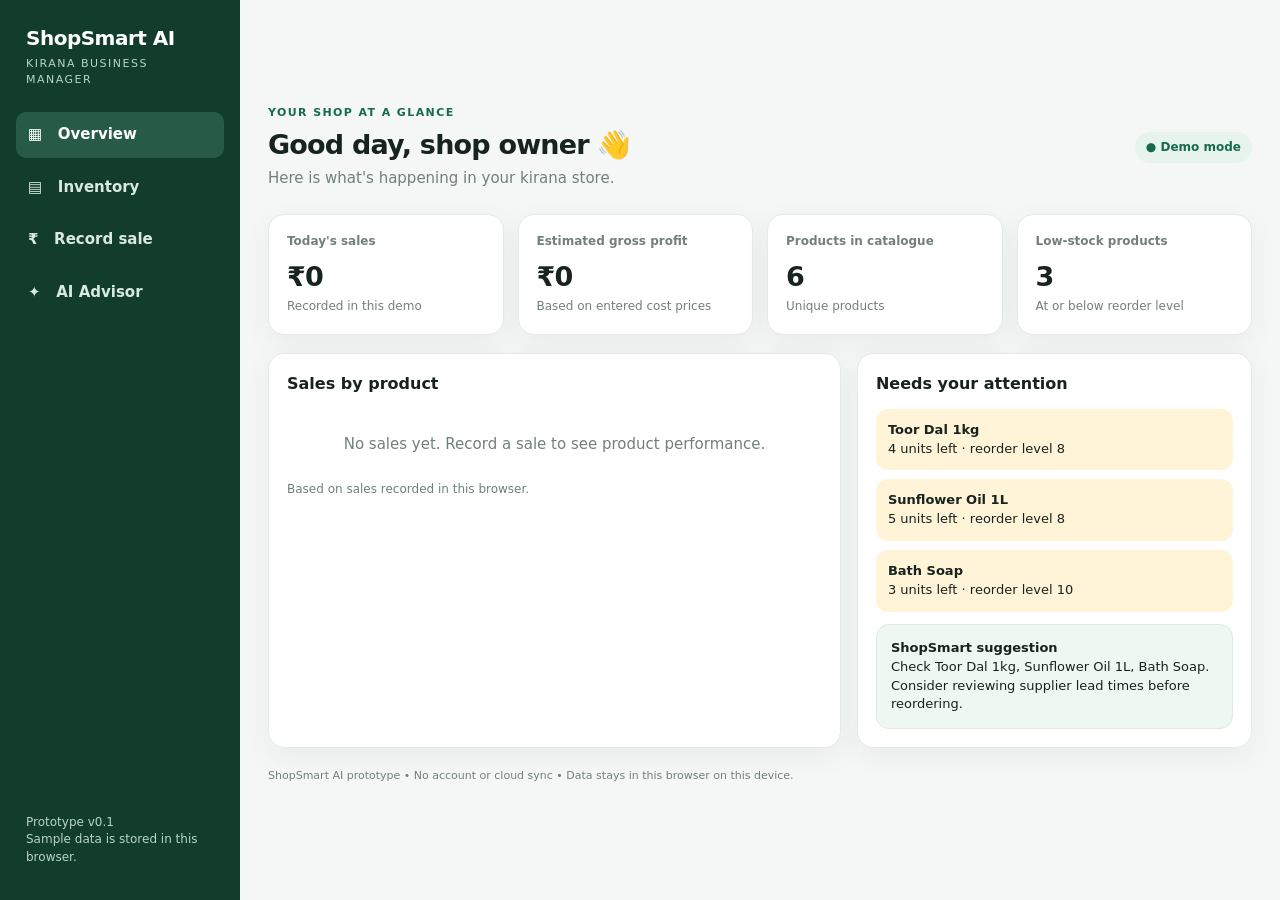
==== shopsmart_ai_prototype.html @ 05ca44b6 "Add files via upload Signed-off-by: prithvirajsawant19-wq <prithvirajsawant19@gmail.com>" ====
<!doctype html>
<html lang="en">
<head>
<meta charset="utf-8">
<meta name="viewport" content="width=device-width, initial-scale=1">
<title>ShopSmart AI — Kirana Manager</title>
<style>
:root{--bg:#f5f7f6;--card:#fff;--ink:#17231e;--muted:#718078;--line:#e5ebe7;--green:#176b4a;--green2:#e7f4ed;--amber:#fff3d8;--red:#fdebea;--shadow:0 8px 28px rgba(20,45,32,.06)}
*{box-sizing:border-box}body{margin:0;background:var(--bg);color:var(--ink);font:15px/1.45 Inter,ui-sans-serif,system-ui,-apple-system,Segoe UI,Roboto,Arial}
button,input,select{font:inherit}button{cursor:pointer;border:0;border-radius:10px;padding:10px 14px;font-weight:650}.app{display:grid;grid-template-columns:240px 1fr;min-height:100vh}.side{background:#123d2d;color:#fff;padding:24px 16px;display:flex;flex-direction:column;gap:24px}.brand{font-size:20px;font-weight:800;letter-spacing:-.5px;padding:0 10px}.brand small{display:block;color:#b7d5c5;font-size:11px;font-weight:500;letter-spacing:1.5px;margin-top:3px}.nav{display:grid;gap:7px}.nav button{background:transparent;color:#d9e9e0;text-align:left;padding:12px;border-radius:10px}.nav button.active,.nav button:hover{background:#285b46;color:#fff}.side-note{margin-top:auto;color:#b7d5c5;font-size:12px;padding:10px}.main{padding:28px;max-width:1400px;width:100%;margin:auto}.top{display:flex;justify-content:space-between;align-items:center;gap:15px;margin-bottom:24px}.eyebrow{color:var(--green);font-size:11px;font-weight:800;letter-spacing:1.4px;text-transform:uppercase}.top h1{font-size:27px;letter-spacing:-.8px;margin:4px 0}.sub{color:var(--muted);margin:0}.pill{background:var(--green2);color:var(--green);padding:7px 11px;border-radius:30px;font-size:12px;font-weight:700}.grid{display:grid;grid-template-columns:repeat(4,minmax(0,1fr));gap:14px;margin-bottom:18px}.card{background:var(--card);border:1px solid var(--line);border-radius:16px;padding:18px;box-shadow:var(--shadow)}.metric-label{font-size:12px;color:var(--muted);font-weight:650}.metric{font-size:27px;font-weight:800;margin:7px 0 2px;letter-spacing:-.7px}.hint{font-size:12px;color:var(--muted)}.layout{display:grid;grid-template-columns:1.45fr 1fr;gap:16px}.section-title{font-size:16px;font-weight:800;margin:0 0 14px}.barrow{display:grid;grid-template-columns:95px 1fr 65px;gap:10px;align-items:center;margin:13px 0;font-size:12px}.track{height:9px;background:#edf1ee;border-radius:20px;overflow:hidden}.fill{height:100%;background:#2b9166;border-radius:20px}.alert{padding:12px;border-radius:12px;background:var(--amber);font-size:13px;margin:9px 0}.alert.red{background:var(--red)}.insight{background:#eff7f2;border:1px solid #dcece2;border-radius:13px;padding:14px;margin-top:12px;font-size:13px}.toolbar{display:flex;justify-content:space-between;gap:10px;align-items:center;margin:18px 0}.primary{background:var(--green);color:#fff}.secondary{background:#edf3ef;color:#24543e}.danger{background:#fff0ef;color:#a23c35}.tablewrap{overflow:auto;background:#fff;border:1px solid var(--line);border-radius:14px}.table{width:100%;border-collapse:collapse;min-width:620px}.table th,.table td{text-align:left;padding:13px 14px;border-bottom:1px solid var(--line);font-size:13px}.table th{color:var(--muted);font-size:11px;text-transform:uppercase;letter-spacing:.7px;background:#fbfcfb}.status{display:inline-block;padding:4px 8px;border-radius:20px;font-size:11px;font-weight:750}.ok{background:var(--green2);color:var(--green)}.low{background:var(--amber);color:#95620b}.formrow{display:grid;grid-template-columns:repeat(4,1fr);gap:10px}.field{display:grid;gap:5px}.field label{font-size:12px;color:var(--muted);font-weight:700}.field input,.field select{width:100%;border:1px solid var(--line);border-radius:9px;padding:10px;background:#fff;min-width:0}.form-actions{display:flex;gap:8px;align-items:end}.hidden{display:none!important}.empty{color:var(--muted);padding:25px;text-align:center}.chatbox{display:grid;gap:12px}.chatanswer{background:#eff7f2;border-radius:13px;padding:15px;font-size:14px;min-height:90px}.quick{display:flex;flex-wrap:wrap;gap:8px}.quick button{font-size:12px}.foot{font-size:11px;color:var(--muted);margin-top:20px}
@media(max-width:850px){.app{grid-template-columns:1fr}.side{padding:13px 14px;gap:10px}.brand{padding:0 4px}.nav{display:flex;overflow:auto}.nav button{white-space:nowrap;padding:9px 11px}.side-note{display:none}.main{padding:18px 14px}.grid{grid-template-columns:repeat(2,minmax(0,1fr))}.layout{grid-template-columns:1fr}.formrow{grid-template-columns:repeat(2,1fr)}.top h1{font-size:23px}}
@media(max-width:420px){.formrow{grid-template-columns:1fr}.top{align-items:flex-start;flex-direction:column}.metric{font-size:23px}}
</style>
</head>
<body>
<div class="app">
<aside class="side">
  <div class="brand">ShopSmart AI<small>KIRANA BUSINESS MANAGER</small></div>
  <nav class="nav">
    <button class="active" data-page="dashboard">▦ &nbsp; Overview</button>
    <button data-page="inventory">▤ &nbsp; Inventory</button>
    <button data-page="sales">₹ &nbsp; Record sale</button>
    <button data-page="advisor">✦ &nbsp; AI Advisor</button>
  </nav>
  <div class="side-note">Prototype v0.1<br>Sample data is stored in this browser.</div>
</aside>
<main class="main">
  <header class="top">
    <div><div class="eyebrow">Your shop at a glance</div><h1 id="pageTitle">Good day, shop owner 👋</h1><p class="sub" id="pageSub">Here is what's happening in your kirana store.</p></div>
    <span class="pill">● Demo mode</span>
  </header>

  <section id="dashboard" class="page">
    <div class="grid">
      <div class="card"><div class="metric-label">Today's sales</div><div class="metric" id="todaySales">₹0</div><div class="hint">Recorded in this demo</div></div>
      <div class="card"><div class="metric-label">Estimated gross profit</div><div class="metric" id="grossProfit">₹0</div><div class="hint">Based on entered cost prices</div></div>
      <div class="card"><div class="metric-label">Products in catalogue</div><div class="metric" id="productCount">0</div><div class="hint">Unique products</div></div>
      <div class="card"><div class="metric-label">Low-stock products</div><div class="metric" id="lowCount">0</div><div class="hint">At or below reorder level</div></div>
    </div>
    <div class="layout">
      <div class="card"><h2 class="section-title">Sales by product</h2><div id="salesBars"></div><div class="hint">Based on sales recorded in this browser.</div></div>
      <div class="card"><h2 class="section-title">Needs your attention</h2><div id="alerts"></div><div class="insight"><strong>ShopSmart suggestion</strong><br><span id="dashboardInsight">Add sales and stock details to receive useful suggestions.</span></div></div>
    </div>
  </section>

  <section id="inventory" class="page hidden">
    <div class="toolbar"><div><h2 class="section-title" style="margin:0">Product inventory</h2><div class="hint">Keep stock and reorder levels up to date.</div></div><button class="primary" id="showAdd">＋ Add product</button></div>
    <div class="card hidden" id="addPanel" style="margin-bottom:14px">
      <h3 class="section-title">Add a product</h3>
      <form id="productForm" class="formrow">
        <div class="field"><label>Product name</label><input id="pName" placeholder="e.g. Toor Dal 1kg" required></div>
        <div class="field"><label>Selling price (₹)</label><input id="pPrice" type="number" min="0.01" step=".01" required></div>
        <div class="field"><label>Cost price (₹)</label><input id="pCost" type="number" min="0" step=".01" required></div>
        <div class="field"><label>Current stock (units)</label><input id="pStock" type="number" min="0" step="1" required></div>
        <div class="field"><label>Reorder level</label><input id="pReorder" type="number" min="0" step="1" value="5" required></div>
        <div class="form-actions"><button class="primary" type="submit">Save product</button><button class="secondary" type="button" id="cancelAdd">Cancel</button></div>
      </form>
    </div>
    <div class="tablewrap"><table class="table"><thead><tr><th>Product</th><th>Selling price</th><th>Cost price</th><th>Stock</th><th>Status</th><th>Action</th></tr></thead><tbody id="inventoryRows"></tbody></table></div>
  </section>

  <section id="sales" class="page hidden">
    <div class="card">
      <h2 class="section-title">Record a sale</h2><p class="sub" style="margin-bottom:16px">Choose a product and quantity. Stock and sales totals update automatically.</p>
      <form id="saleForm" class="formrow">
        <div class="field"><label>Product</label><select id="saleProduct" required></select></div>
        <div class="field"><label>Quantity sold</label><input id="saleQty" type="number" min="1" step="1" value="1" required></div>
        <div class="field"><label>Payment method</label><select id="salePayment"><option>Cash</option><option>UPI</option><option>Card</option><option>Credit / Udhaar</option></select></div>
        <div class="form-actions"><button class="primary" type="submit">＋ Save sale</button></div>
      </form>
      <div class="insight" id="saleFeedback">A sale will reduce available stock and update your dashboard.</div>
    </div>
    <div class="toolbar"><h2 class="section-title" style="margin:0">Recent sales</h2></div>
    <div class="tablewrap"><table class="table"><thead><tr><th>Date & time</th><th>Product</th><th>Qty</th><th>Amount</th><th>Payment</th></tr></thead><tbody id="salesRows"></tbody></table></div>
  </section>

  <section id="advisor" class="page hidden">
    <div class="card chatbox">
      <div><h2 class="section-title">Your business advisor ✦</h2><p class="sub">Ask a question about your shop. This first version uses your demo data and built-in business rules; live AI will be connected in a later version.</p></div>
      <div class="quick">
        <button class="secondary" data-question="What should I reorder?">What should I reorder?</button>
        <button class="secondary" data-question="How are my sales?">How are my sales?</button>
        <button class="secondary" data-question="Which products are slow moving?">Slow-moving products?</button>
        <button class="secondary" data-question="How can I improve profit?">How can I improve profit?</button>
      </div>
      <div class="field"><label>Your question</label><input id="question" placeholder="e.g. Which products need attention?"></div>
      <div><button class="primary" id="askBtn">Get suggestion</button></div>
      <div class="chatanswer" id="answer">Your business suggestions will appear here. Try one of the example questions above.</div>
    </div>
    <p class="foot">Important: Suggestions are indicative and based only on information entered into this prototype. Verify stock and financial decisions before acting.</p>
  </section>
  <p class="foot">ShopSmart AI prototype • No account or cloud sync • Data stays in this browser on this device.</p>
</main>
</div>
<script>
const starterProducts=[
 {id:1,name:"Toor Dal 1kg",price:145,cost:118,stock:4,reorder:8},
 {id:2,name:"Rice 5kg",price:320,cost:275,stock:18,reorder:6},
 {id:3,name:"Sunflower Oil 1L",price:145,cost:126,stock:5,reorder:8},
 {id:4,name:"Sugar 1kg",price:48,cost:41,stock:22,reorder:8},
 {id:5,name:"Tea 250g",price:125,cost:98,stock:12,reorder:5},
 {id:6,name:"Bath Soap",price:38,cost:29,stock:3,reorder:10}
];
let products=JSON.parse(localStorage.getItem("ss_products")||"null")||starterProducts;
let sales=JSON.parse(localStorage.getItem("ss_sales")||"[]");
const money=n=>"₹"+Number(n||0).toLocaleString("en-IN",{maximumFractionDigits:2});
const save=()=>{localStorage.setItem("ss_products",JSON.stringify(products));localStorage.setItem("ss_sales",JSON.stringify(sales));};
const today=()=>new Date().toDateString();
function render(){
 const todays=sales.filter(s=>new Date(s.time).toDateString()===today());
 const revenue=todays.reduce((a,s)=>a+s.amount,0),profit=todays.reduce((a,s)=>a+s.profit,0);
 document.getElementById("todaySales").textContent=money(revenue);
 document.getElementById("grossProfit").textContent=money(profit);
 document.getElementById("productCount").textContent=products.length;
 const low=products.filter(p=>p.stock<=p.reorder);
 document.getElementById("lowCount").textContent=low.length;
 document.getElementById("alerts").innerHTML=low.length?low.map(p=>`<div class="alert ${p.stock===0?'red':''}"><strong>${esc(p.name)}</strong><br>${p.stock===0?'Out of stock':p.stock+' units left'} · reorder level ${p.reorder}</div>`).join(""):'<div class="insight">✓ No low-stock alerts right now.</div>';
 document.getElementById("dashboardInsight").textContent=low.length?`Check ${low.map(p=>p.name).join(", ")}. Consider reviewing supplier lead times before reordering.`:"Your current stock is above its reorder levels. Keep recording sales to build a useful sales history.";
 const totals={};sales.forEach(s=>totals[s.name]=(totals[s.name]||0)+s.amount);
 const best=Object.entries(totals).sort((a,b)=>b[1]-a[1]).slice(0,5),max=Math.max(1,...best.map(x=>x[1]));
 document.getElementById("salesBars").innerHTML=best.length?best.map(([n,v])=>`<div class="barrow"><span>${esc(n)}</span><div class="track"><div class="fill" style="width:${v/max*100}%"></div></div><strong>${money(v)}</strong></div>`).join(""):'<div class="empty">No sales yet. Record a sale to see product performance.</div>';
 document.getElementById("inventoryRows").innerHTML=products.length?products.map(p=>`<tr><td><strong>${esc(p.name)}</strong></td><td>${money(p.price)}</td><td>${money(p.cost)}</td><td>${p.stock}</td><td><span class="status ${p.stock<=p.reorder?'low':'ok'}">${p.stock<=p.reorder?(p.stock===0?'Out of stock':'Low stock'):'In stock'}</span></td><td><button class="danger" onclick="removeProduct(${p.id})">Remove</button></td></tr>`).join(""):'<tr><td colspan="6" class="empty">No products. Add your first product.</td></tr>';
 document.getElementById("saleProduct").innerHTML=products.map(p=>`<option value="${p.id}">${esc(p.name)} · ${money(p.price)} · ${p.stock} in stock</option>`).join("");
 document.getElementById("salesRows").innerHTML=sales.slice().reverse().slice(0,20).map(s=>`<tr><td>${new Date(s.time).toLocaleString("en-IN")}</td><td>${esc(s.name)}</td><td>${s.qty}</td><td>${money(s.amount)}</td><td>${esc(s.payment)}</td></tr>`).join("")||'<tr><td colspan="5" class="empty">No sales recorded yet.</td></tr>';
}
function esc(s){return String(s).replace(/[&<>"']/g,c=>({"&":"&amp;","<":"&lt;",">":"&gt;",'"':"&quot;","'":"&#39;"}[c]));}
function removeProduct(id){if(confirm("Remove this product from inventory? Past sales will remain.")){products=products.filter(p=>p.id!==id);save();render();}}
window.removeProduct=removeProduct;
document.querySelectorAll(".nav button").forEach(b=>b.addEventListener("click",()=>{document.querySelectorAll(".nav button").forEach(x=>x.classList.remove("active"));b.classList.add("active");document.querySelectorAll(".page").forEach(x=>x.classList.add("hidden"));document.getElementById(b.dataset.page).classList.remove("hidden");const titles={dashboard:["Good day, shop owner 👋","Here is what's happening in your kirana store."],inventory:["Inventory","Manage products, prices and stock levels."],sales:["Record a sale","Keep your daily sales and stock up to date."],advisor:["AI Business Advisor","Turn your shop data into practical next steps."]};document.getElementById("pageTitle").textContent=titles[b.dataset.page][0];document.getElementById("pageSub").textContent=titles[b.dataset.page][1];}));
document.getElementById("showAdd").onclick=()=>document.getElementById("addPanel").classList.remove("hidden");
document.getElementById("cancelAdd").onclick=()=>document.getElementById("addPanel").classList.add("hidden");
document.getElementById("productForm").onsubmit=e=>{e.preventDefault();const name=document.getElementById("pName").value.trim(),price=+document.getElementById("pPrice").value,cost=+document.getElementById("pCost").value,stock=+document.getElementById("pStock").value,reorder=+document.getElementById("pReorder").value;if(!name||price<=0||cost<0||stock<0||reorder<0)return;products.push({id:Date.now(),name,price,cost,stock,reorder});save();e.target.reset();document.getElementById("pReorder").value=5;document.getElementById("addPanel").classList.add("hidden");render();};
document.getElementById("saleForm").onsubmit=e=>{e.preventDefault();const id=+document.getElementById("saleProduct").value,p=products.find(x=>x.id===id),qty=+document.getElementById("saleQty").value;if(!p||qty<1)return;if(qty>p.stock){document.getElementById("saleFeedback").textContent=`Not enough stock. Only ${p.stock} units of ${p.name} are available.`;return;}const amount=p.price*qty,profit=(p.price-p.cost)*qty;p.stock-=qty;sales.push({time:new Date().toISOString(),id:p.id,name:p.name,qty,amount,profit,payment:document.getElementById("salePayment").value});save();render();document.getElementById("saleFeedback").textContent=`Sale saved: ${qty} × ${p.name} = ${money(amount)}. Estimated gross profit: ${money(profit)}.`;document.getElementById("saleQty").value=1;};
function advise(q){const low=products.filter(p=>p.stock<=p.reorder),sorted=products.slice().sort((a,b)=>b.stock-a.stock),sold={};sales.forEach(s=>sold[s.id]=(sold[s.id]||0)+s.qty);const noSales=products.filter(p=>!sold[p.id]);let answer="";
if(/reorder|stock|low/i.test(q)){answer=low.length?`These products are at or below their reorder level: ${low.map(p=>`${p.name} (${p.stock} left; reorder level ${p.reorder})`).join("; ")}. Check current demand and supplier delivery time, then decide the purchase quantity.`:"No products are currently below their reorder level. Keep recording sales so reorder suggestions become more useful.";}
else if(/slow|not selling|unsold/i.test(q)){answer=noSales.length?`No sales have been recorded for: ${noSales.map(p=>p.name).join(", ")}. This does not prove they are slow-moving; record sales over several weeks before deciding. Consider checking expiry dates and shelf placement.`:"Sales have been recorded for all listed products. Compare quantities sold over a consistent period to identify slow movers.";}
else if(/profit|margin|improve/i.test(q)){const margins=products.map(p=>({name:p.name,margin:p.price-p.cost})).sort((a,b)=>b.margin-a.margin);answer=`Your highest gross-profit amount per unit is ${margins[0]?.name||"not available"} (${money(margins[0]?.margin||0)} per unit). Review supplier prices, wastage, discounts and product mix. Gross profit here excludes rent, wages and other overheads.`;}
else if(/sales|revenue|how are/i.test(q)){const total=sales.reduce((a,s)=>a+s.amount,0),qty=sales.reduce((a,s)=>a+s.qty,0);answer=`You have recorded ${money(total)} in sales across ${sales.length} transactions (${qty} units). This is demo history only; compare the same weekdays across multiple weeks for a fair trend.`;}
else{answer=`I can help with stock, sales and profit. You currently have ${products.length} products, ${low.length} low-stock items and ${sales.length} recorded sales. Try asking: “What should I reorder?” or “How can I improve profit?”`;}
document.getElementById("answer").textContent=answer;}
document.getElementById("askBtn").onclick=()=>{const q=document.getElementById("question").value.trim();if(q)advise(q);};
document.getElementById("question").addEventListener("keydown",e=>{if(e.key==="Enter")document.getElementById("askBtn").click();});
document.querySelectorAll("[data-question]").forEach(b=>b.onclick=()=>{document.getElementById("question").value=b.dataset.question;advise(b.dataset.question);});
render();
</script>
</body>
</html>
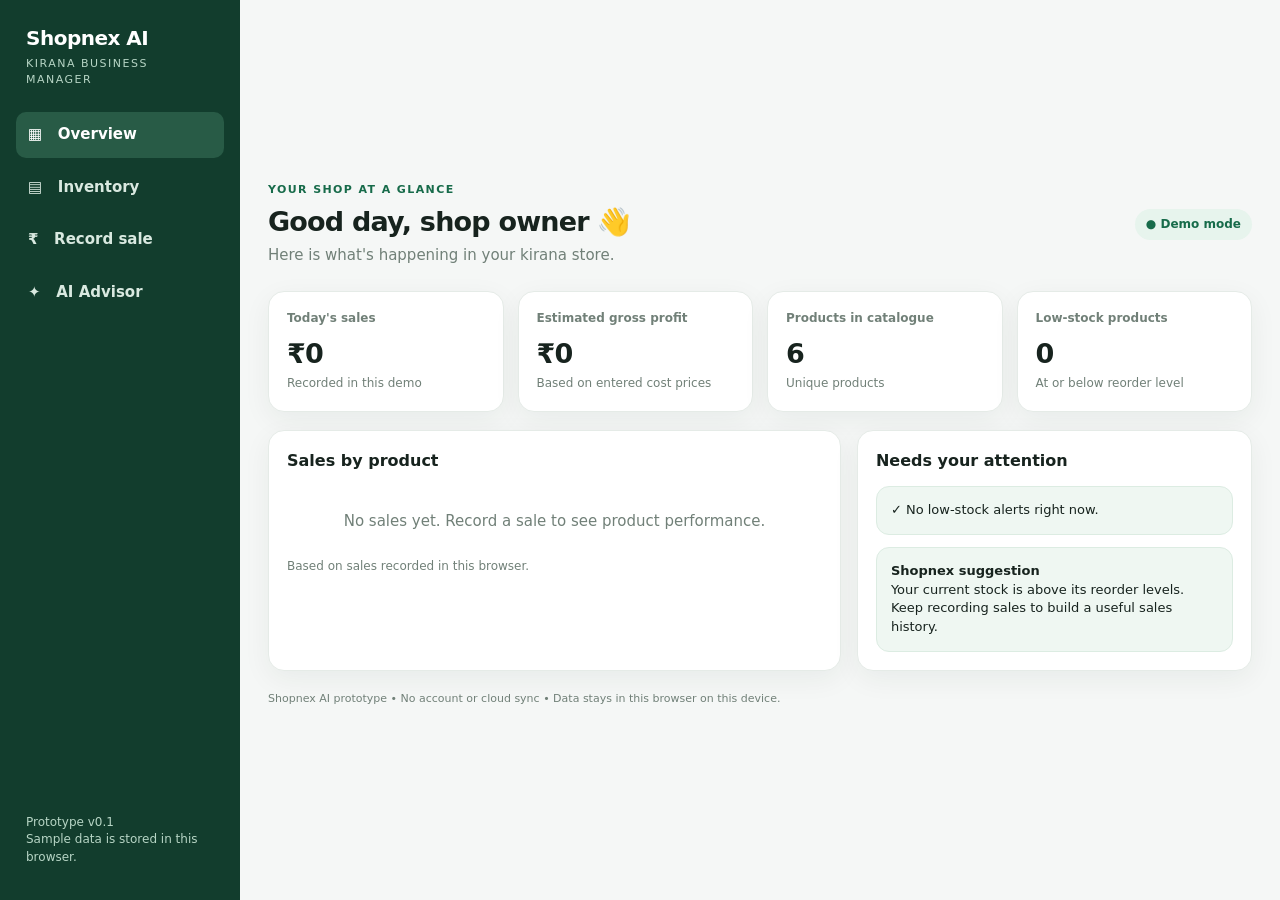
==== commit 79e59de6: "Rename ShopSmart to Shopnex in HTML file Signed-off-by: prithvirajsawant19-wq <prithvirajsawant19@gm" ====
--- a/shopsmart_ai_prototype.html
+++ b/shopsmart_ai_prototype.html
@@ -3,7 +3,7 @@
 <head>
 <meta charset="utf-8">
 <meta name="viewport" content="width=device-width, initial-scale=1">
-<title>ShopSmart AI — Kirana Manager</title>
+<title>Shopnex AI — Kirana Manager</title>
 <style>
 :root{--bg:#f5f7f6;--card:#fff;--ink:#17231e;--muted:#718078;--line:#e5ebe7;--green:#176b4a;--green2:#e7f4ed;--amber:#fff3d8;--red:#fdebea;--shadow:0 8px 28px rgba(20,45,32,.06)}
 *{box-sizing:border-box}body{margin:0;background:var(--bg);color:var(--ink);font:15px/1.45 Inter,ui-sans-serif,system-ui,-apple-system,Segoe UI,Roboto,Arial}
@@ -15,7 +15,7 @@
 <body>
 <div class="app">
 <aside class="side">
-  <div class="brand">ShopSmart AI<small>KIRANA BUSINESS MANAGER</small></div>
+  <div class="brand">Shopnex AI<small>KIRANA BUSINESS MANAGER</small></div>
   <nav class="nav">
     <button class="active" data-page="dashboard">▦ &nbsp; Overview</button>
     <button data-page="inventory">▤ &nbsp; Inventory</button>
@@ -39,7 +39,7 @@
     </div>
     <div class="layout">
       <div class="card"><h2 class="section-title">Sales by product</h2><div id="salesBars"></div><div class="hint">Based on sales recorded in this browser.</div></div>
-      <div class="card"><h2 class="section-title">Needs your attention</h2><div id="alerts"></div><div class="insight"><strong>ShopSmart suggestion</strong><br><span id="dashboardInsight">Add sales and stock details to receive useful suggestions.</span></div></div>
+      <div class="card"><h2 class="section-title">Needs your attention</h2><div id="alerts"></div><div class="insight"><strong>Shopnex suggestion</strong><br><span id="dashboardInsight">Add sales and stock details to receive useful suggestions.</span></div></div>
     </div>
   </section>
 
@@ -89,17 +89,17 @@
     </div>
     <p class="foot">Important: Suggestions are indicative and based only on information entered into this prototype. Verify stock and financial decisions before acting.</p>
   </section>
-  <p class="foot">ShopSmart AI prototype • No account or cloud sync • Data stays in this browser on this device.</p>
+  <p class="foot">Shopnex AI prototype • No account or cloud sync • Data stays in this browser on this device.</p>
 </main>
 </div>
 <script>
 const starterProducts=[
- {id:1,name:"Toor Dal 1kg",price:145,cost:118,stock:4,reorder:8},
- {id:2,name:"Rice 5kg",price:320,cost:275,stock:18,reorder:6},
- {id:3,name:"Sunflower Oil 1L",price:145,cost:126,stock:5,reorder:8},
- {id:4,name:"Sugar 1kg",price:48,cost:41,stock:22,reorder:8},
- {id:5,name:"Tea 250g",price:125,cost:98,stock:12,reorder:5},
- {id:6,name:"Bath Soap",price:38,cost:29,stock:3,reorder:10}
+ {id:1,name:"Toor Dal 1kg",price:145,cost:118,stock:100,reorder:20},
+ {id:2,name:"Rice 5kg",price:320,cost:275,stock:180,reorder:60},
+ {id:3,name:"Sunflower Oil 1L",price:145,cost:126,stock:150,reorder:70},
+ {id:4,name:"Sugar 1kg",price:48,cost:41,stock:220,reorder:80},
+ {id:5,name:"Tea 250g",price:125,cost:98,stock:200,reorder:50},
+ {id:6,name:"Bath Soap",price:38,cost:29,stock:300,reorder:100}
 ];
 let products=JSON.parse(localStorage.getItem("ss_products")||"null")||starterProducts;
 let sales=JSON.parse(localStorage.getItem("ss_sales")||"[]");
@@ -144,4 +144,4 @@
 render();
 </script>
 </body>
-</html>+</html>
